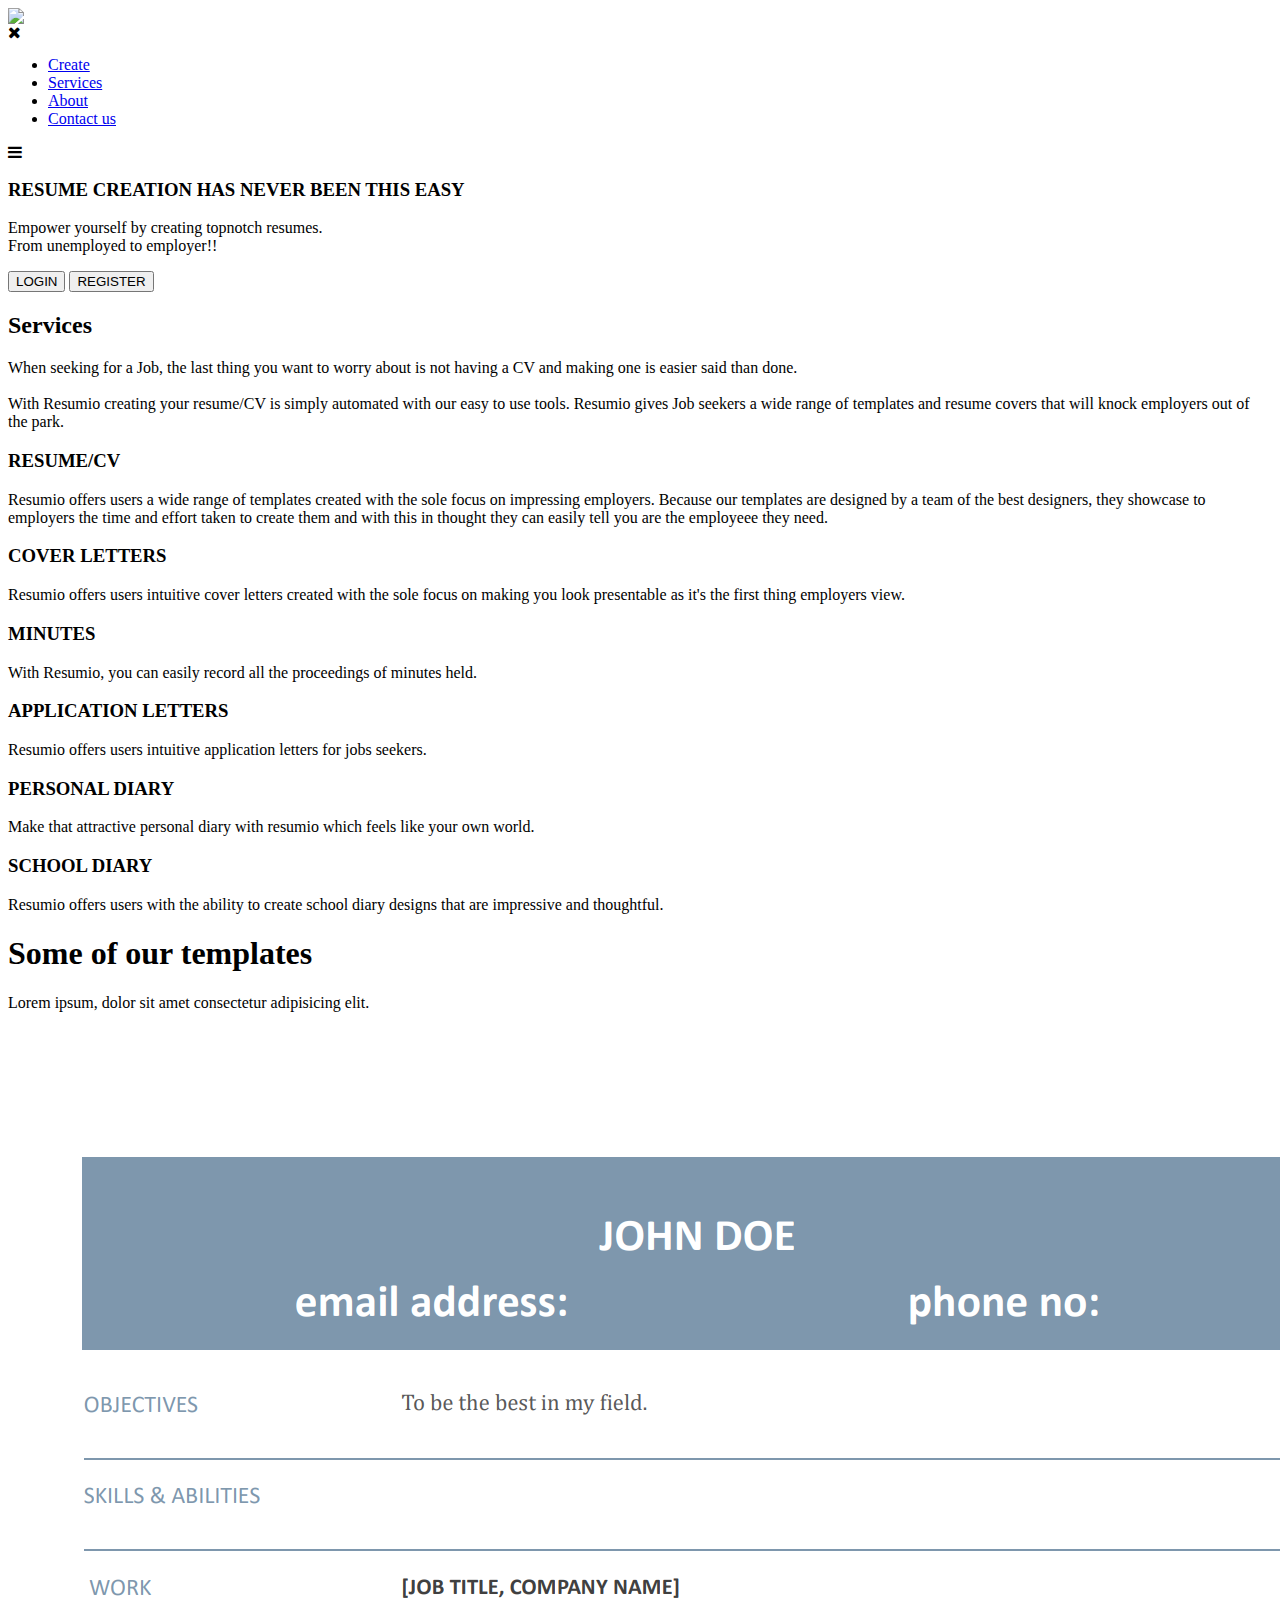
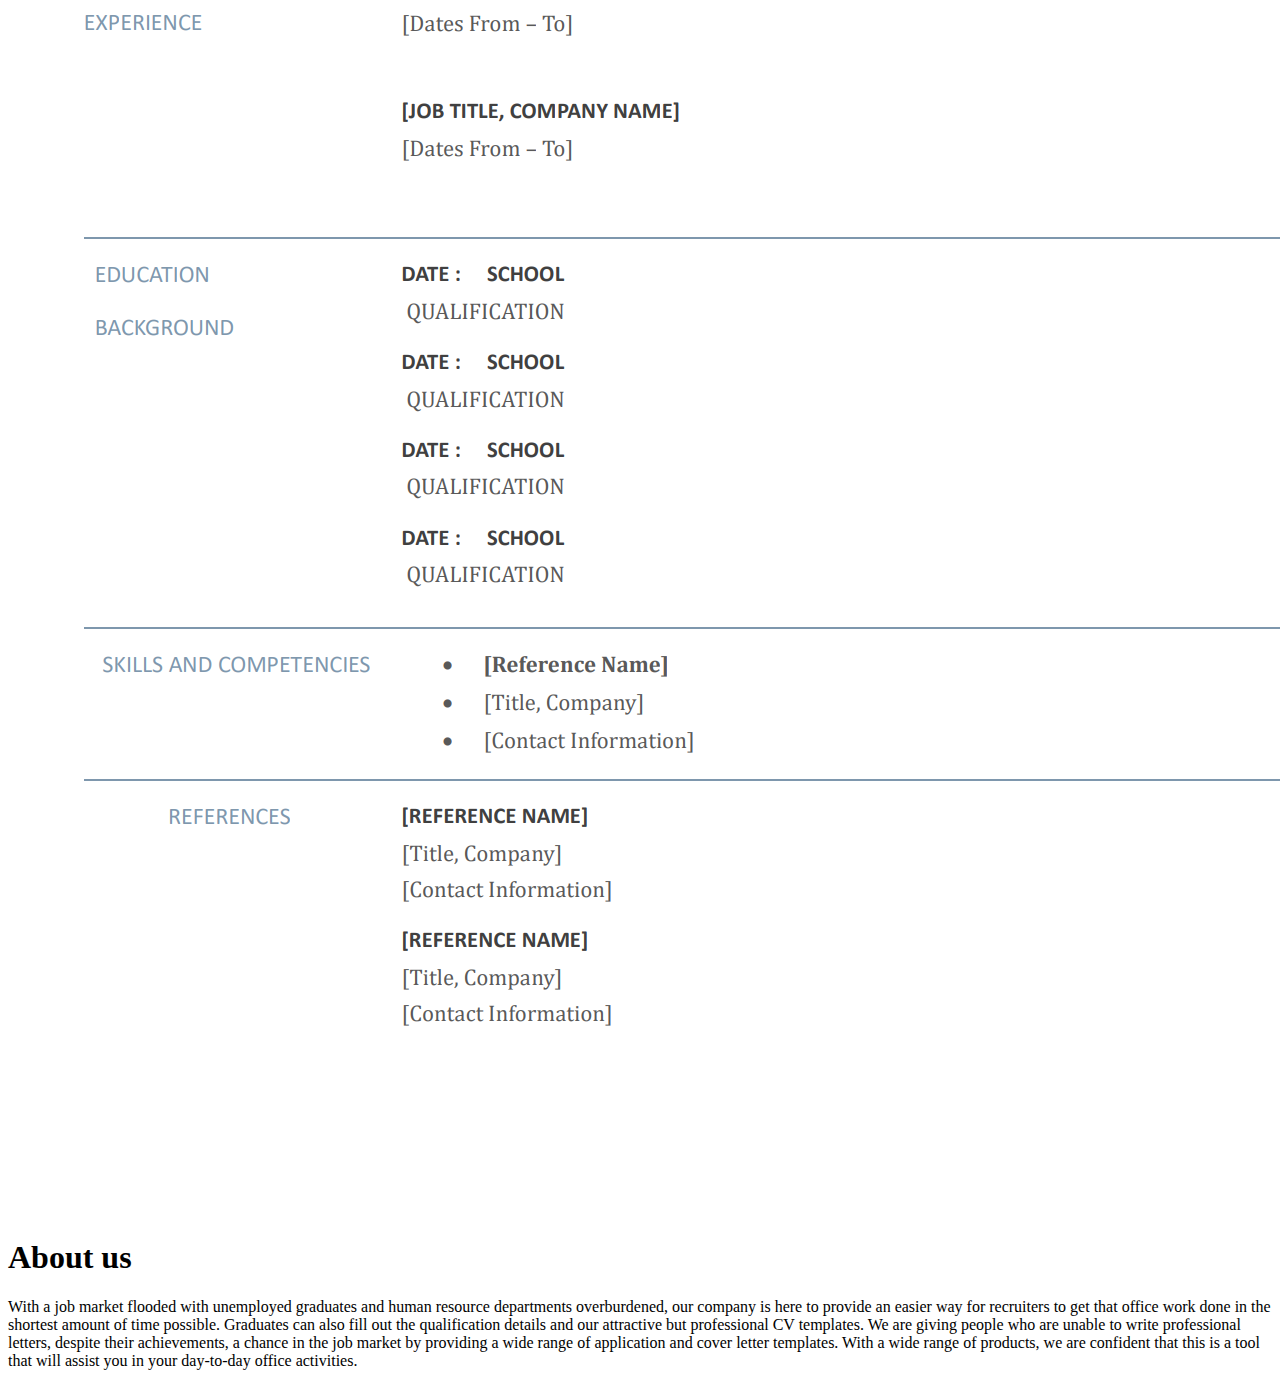
==== index.html @ 7f90cc9e "update" ====
<html>
<head>
    <meta charset="UTF-8">
    <meta name="description" content="Resume Maker">
    <meta name="keywords" content="Simple Resume Creator">
    <meta name="author" content="Daniel Dawe">
    <meta name="viewport" content="width=device-width, initial-scale=1.0">
    <title>Resumio</title>
    <link rel="stylesheet" href="style.css">
    <link rel="preconnect" href="https://fonts.googleapis.com">
    <link rel="preconnect" href="https://fonts.gstatic.com" crossorigin>
    <link href="https://fonts.googleapis.com/css2?family=Poppins:wght@100;200;300;400;600;700&display=swap" rel="stylesheet">
    <link href="https://stackpath.bootstrapcdn.com/font-awesome/4.7.0/css/font-awesome.min.css" rel="stylesheet">
</head>
<body>
<section class="header">
   <nav>
      <a href = "index.html"> <img src="logo.png" class="logo"></a>
      <div class="navbar" id="navBar">
      <i class="fa fa-times" onclick="hideMenu()"></i>
        <ul> 
            <li><a href="create.html">Create</a></li>
            <li><a href="services.html">Services</a></li>
            <li><a href="about.html">About</a></li>
            <li><a href="contact.html">Contact us</a></li>
        </ul>
    </div>
    </div>
    <i class="fa fa-bars" onclick="showMenu()"></i>
</nav>
    <div class="content">
        <h3>RESUME CREATION HAS NEVER BEEN THIS EASY</h3>
        <P>Empower yourself by creating topnotch resumes. <br>From unemployed to employer!!</br> </P>
            <a href="login.html"><button type="button"><span></span>LOGIN</button></a>
            <a href="register.html"><button type="button"><span></span>REGISTER</button></a>
    </div>
</section>

<!-------Services------->    
<section class="services">
     <h2>Services</h2>
     <div class="servicesp1"></div>
     <p1>When seeking for a Job, the last thing you want to worry about is not having a CV and making one is easier said than done. <br><br> With Resumio creating your resume/CV is simply automated with our easy to use tools. 
        Resumio gives Job seekers a wide range of templates and resume covers that will knock employers out of the park.</p1></div>

<div class="row1">
        <div class="services-col">
            <h3>RESUME/CV</h3>
            <P>
                Resumio offers users a wide range of templates created with the sole focus on impressing employers. 
                Because our templates are designed by a team of the best designers, they showcase to employers the time and effort taken to create them and with this in thought they can easily tell you are the employeee they need.
            </P>
        </div>
    <div class="services-col">
        <h3>COVER LETTERS</h3>
        <P>
            Resumio offers users intuitive cover letters created with the sole focus on making you look presentable as it's the first thing employers view.  
        </P>

    </div>
    <div class="services-col">
        <h3>MINUTES</h3>
        <P>
            With Resumio, you can easily record all the proceedings of minutes held.  
        </P>

    </div>
</div>

<div class="row2">
    <div class="services-col">
        <h3>APPLICATION LETTERS</h3>
        <P>
            Resumio offers users intuitive application letters for jobs seekers.  
        </P>

    </div>
    <div class="services-col">
        <h3>PERSONAL DIARY</h3>
        <P>
            Make that attractive personal diary with resumio which feels like your own world.
        </P>

    </div>
    <div class="services-col">
        <h3>SCHOOL DIARY</h3>
        <P>
            Resumio offers users with the ability to create school diary designs that are impressive and thoughtful.  
        </P>

    </div>
</div>
</section>

<!-------Some of our templates-------> 
<section class="templates">
    <h1>Some of our templates</h1>
    <p>Lorem ipsum, dolor sit amet consectetur adipisicing elit.</p>
    <div class="row">
        <div class="templates-col">
            <img src="template2.png">
        </div>
    </div>

</section>


<!-------About us-------> 
<section class="about">
    <div class="container">
     <h1>About us</h1>
       <div class="row services">
           <div class="col-md-3 text-center">
               <div class="icon>">
                <i class="fa-solid fa-magnifying-glass-plus"></i>
               </div>
               
               <p>With a job market flooded with unemployed graduates and human resource departments overburdened, our company is here to provide an easier way for recruiters to get that office work done in the shortest amount of time possible. Graduates can also fill out the qualification details and our attractive but professional CV templates.
                We are giving people who are unable to write professional letters, despite their achievements, a chance in the job market by providing a wide range of application and cover letter templates. With a wide range of products, we are confident that this is a tool that will assist you in your day-to-day office activities.
                </p>
           </div>
       </div>
<!-------How it Works-------> 


<!-------Footer-------> 

<!-------JavaScript for Toggle Menu------->
<script>
    var navBar = document.getElementById("navBar");
    function showMenu(){
        navBar.style.right = "0";
    }
    function hideMenu(){
        navBar.style.right = "-200px"
    }
</script>  

</body>
</html>
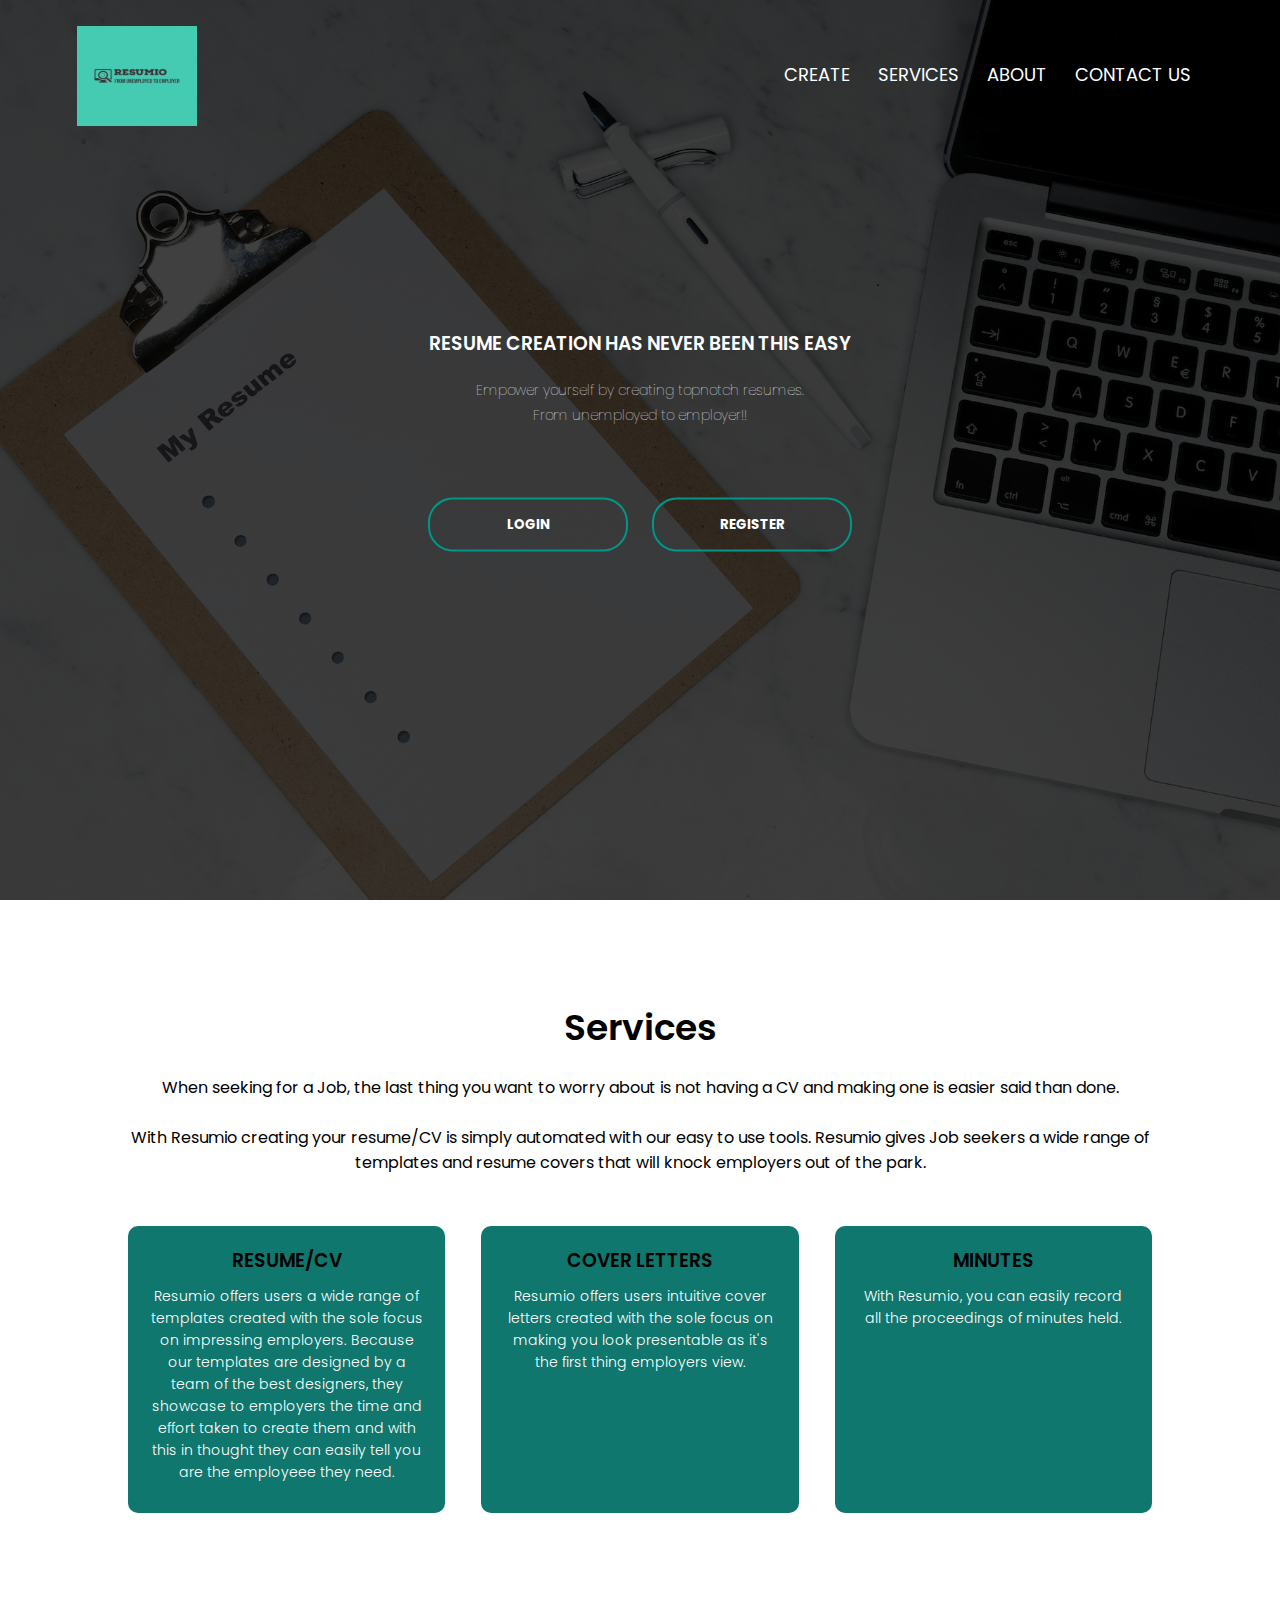
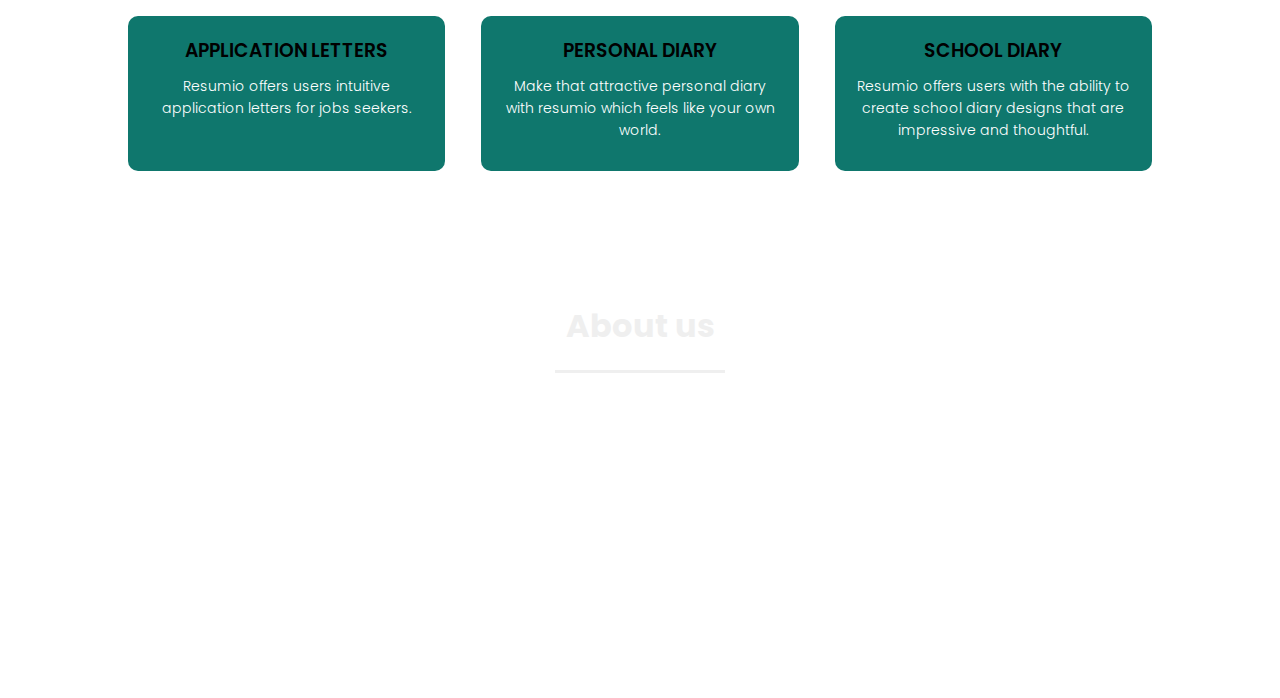
==== commit 4352c7db: "update" ====
--- a/index.html
+++ b/index.html
@@ -93,33 +93,21 @@
 </section>
 
 <!-------Some of our templates-------> 
-<section class="templates">
-    <h1>Some of our templates</h1>
-    <p>Lorem ipsum, dolor sit amet consectetur adipisicing elit.</p>
-    <div class="row">
-        <div class="templates-col">
-            <img src="template2.png">
-        </div>
-    </div>
-
-</section>
 
 
 <!-------About us-------> 
-<section class="about">
+<section class="footer">
     <div class="container">
      <h1>About us</h1>
        <div class="row services">
            <div class="col-md-3 text-center">
-               <div class="icon>">
-                <i class="fa-solid fa-magnifying-glass-plus"></i>
                </div>
-               
                <p>With a job market flooded with unemployed graduates and human resource departments overburdened, our company is here to provide an easier way for recruiters to get that office work done in the shortest amount of time possible. Graduates can also fill out the qualification details and our attractive but professional CV templates.
                 We are giving people who are unable to write professional letters, despite their achievements, a chance in the job market by providing a wide range of application and cover letter templates. With a wide range of products, we are confident that this is a tool that will assist you in your day-to-day office activities.
                 </p>
            </div>
        </div>
+       
 <!-------How it Works-------> 
 
 
--- a/style.css
+++ b/style.css
@@ -0,0 +1,269 @@
+/*--------Header and Navbar------*/
+* {
+    margin: 0;
+    padding: 0;
+    font-family: 'Poppins', sans-serif;
+}
+.header{
+    width: 100%;
+    min-height: 100vh;
+    background-image: linear-gradient(rgba(0,0,0,0.75), rgba(0,0,0,0.75)), url(background.jpg);
+    background-size: cover;
+    background-position: center;
+    position: relative;
+
+}
+nav{
+    display: flex;
+    padding: 2% 6%;
+    justify-content: space-between;
+    align-items: center;
+}
+
+nav img{
+    width: 120px;
+    height: 100px;
+    cursor: pointer;
+
+}
+
+.navbar{
+    flex: 1;
+    text-align: right;
+}
+
+.navbar ul li{
+    list-style: none;
+    display: inline-block;
+    padding: 8px 12px;
+    position: relative;
+
+}
+.navbar ul li a{
+    text-decoration: none;
+    color: #fff;
+    text-transform: uppercase;
+    font-size: 18px;
+
+
+}
+.navbar ul li::after{
+    content: '';
+    height: 3px;
+    width: 0;
+    background: #009688;
+    display: block;
+    margin: auto;
+    transition: 0.5s;
+}
+.navbar ul li:hover::after{
+    width: 100%;
+
+}
+.content{
+    width: 100%;
+    position: absolute;
+    top: 50%;
+    transform: translateY(-50%);
+    text-align: center;
+    color: #fff;
+}
+.content h1{
+    font-size: 70px;
+    margin-top: 80px;
+
+}
+.content p{
+    margin: 10px 0 40px;
+    font-weight: 100;
+    line-height: 25px;
+}
+button{
+    width: 200px;
+    padding: 15px 0;
+    text-align: center;
+    margin: 20px 10px;
+    border-radius: 25px;
+    font-weight: bold;
+    border: 2px solid #009688;
+    background: transparent;
+    color: #fff;
+    cursor: pointer;
+    position: relative; 
+    overflow: hidden;
+}
+span{
+    background: #009688;
+    height: 100%;
+    width: 0;
+    border-radius: 25px;
+    position: absolute;
+    left: 0;
+    bottom: 0;
+    z-index: -1;
+    transition: 0.5s;
+}
+button:hover span{
+    width: 100%;
+
+}
+button:hover{
+    border: none;
+}
+
+nav .fa{
+    display: none;
+}
+
+@media(max-width: 700px){
+    .content h1{
+        font-size: 20px;
+    }
+    .navbar ul li{
+        display: block;
+    }
+    .navbar {
+        position:absolute;
+        background: #009688;
+        height: 100vh;
+        width: 200px;
+        top: 0;
+        right: -200px;
+        text-align: left;
+        z-index: 2;
+        transition: 1s;
+    }
+    nav .fa{
+        display: block;
+        color: #fff;
+        margin: 10px;
+        font-size: 22px;
+        cursor: pointer;
+
+    }
+    .navbar ul{
+        padding: 30px;
+
+    }
+
+}
+
+/*--------Services------*/
+.services
+{
+   width: 80%;
+   margin: auto;
+   text-align: center;
+   padding-top: 100px;
+
+}
+
+.servicesp1{
+    color: #777;
+    font-size: 14px;
+    font-weight: 300;
+    line-height: 22px;
+    padding: 10px;
+}
+
+h2{
+    font-size: 36px;
+    font-weight: 600;
+}
+
+p{
+    color: white;
+    font-size: 14px;
+    font-weight: 300;
+    line-height: 22px;
+    padding: 10px;
+
+}
+
+.row1{
+    margin-top: 5%;
+    display: flex;
+    justify-content: space-between;
+
+}
+
+.row2{
+    margin-top: 5%;
+    display: flex;
+    justify-content: space-between;
+
+}
+
+.services-col{
+    flex-basis: 31%;
+    background: #0f776d;
+    border-radius: 10px;
+    margin-bottom: 5%;
+    padding: 20px 12px;
+    box-sizing: border-box;
+    transition: 0.5s;
+    
+}
+
+h3{
+    text-align: center;
+    font-weight: 600;
+}
+
+.services-col:hover{
+    box-shadow: 0 0 20px 0px rgba(0,0,0,0.9);
+}
+
+@media(max-width: 700px){
+    .row1{
+        flex-direction: column;
+    }
+    .row2{
+        flex-direction: column;
+    }
+}
+
+/*--------Some of our templates------*/
+templates{
+    width: 80%;
+    margin: auto;
+    text-align: center;
+    padding-top: 50px;
+}
+templates{
+    flex-basis: 32%;
+    border-radius: 10px;
+    margin-bottom: 30px;
+    position: relative;
+    overflow: hidden;
+}
+
+
+
+/*--------About us------*/
+.footer{
+    background-image: linear-gradient(rgba(0,0,0,0.8), rgba(0,0,0,0.8)), url(about.png);
+    background-size: cover;
+    background-position: center;
+    color: #efefef !important;
+    background-attachment: fixed;
+    padding-top: 80px;
+    padding-bottom: 80px;
+
+}
+.footer h1{
+    text-align: center;
+    color: #efefef;
+    padding-bottom: 10px;
+
+}
+.footer h1::after{
+    content: '';
+    background: #efefef;
+    display: block;
+    height: 3px;
+    width: 170px;
+    margin: 20px auto 5px;
+
+}
+/*--------How it Works------*/